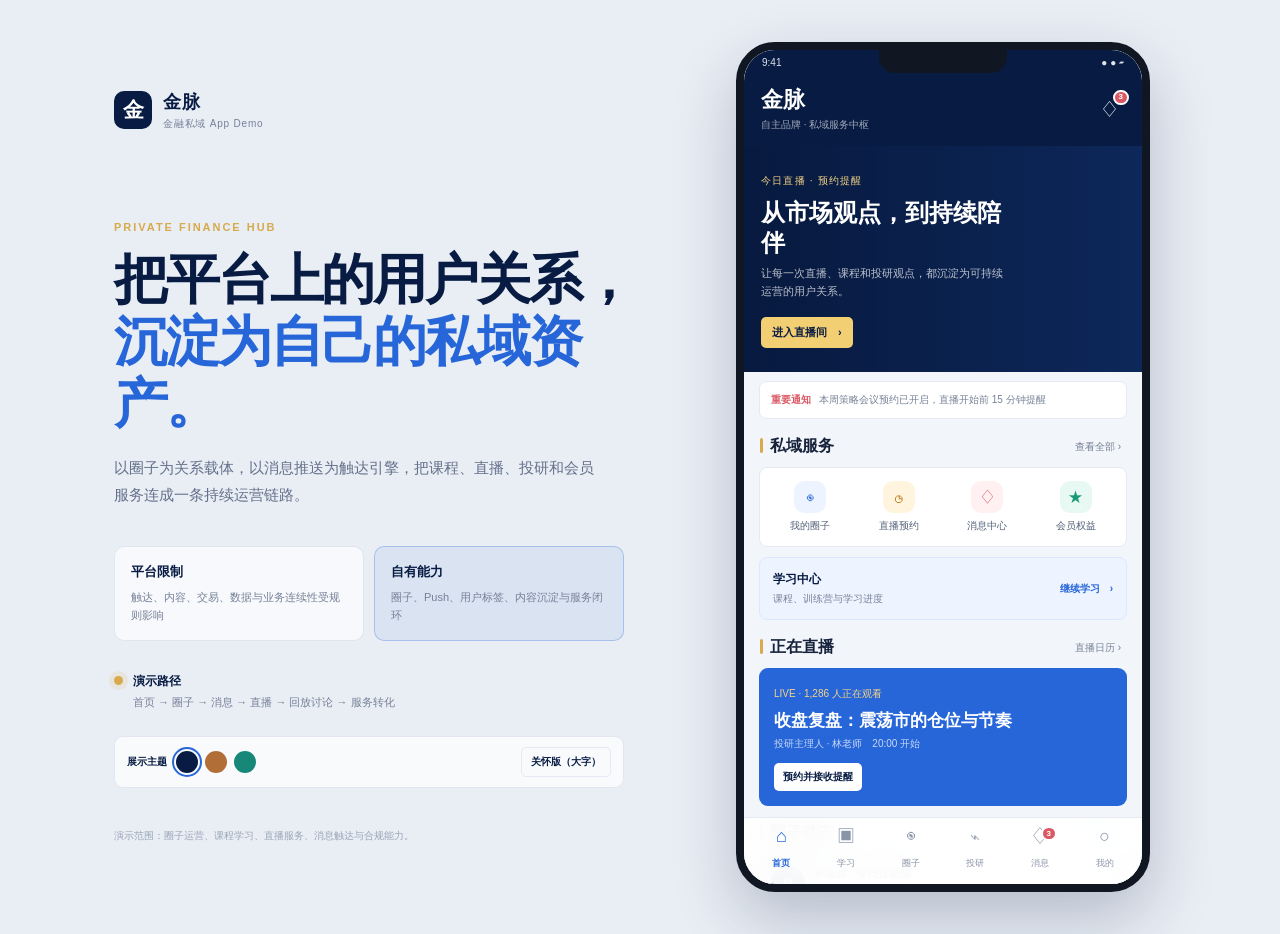
==== index.html @ e58e40ea "feat: publish finance app demo" ====
<!doctype html>
<html lang="zh-CN">
  <head>
    <meta charset="UTF-8" />
    <meta name="viewport" content="width=device-width, initial-scale=1, viewport-fit=cover" />
    <meta name="theme-color" content="#071b43" />
    <meta name="description" content="金融行业自主私域 App 交互演示" />
    <title>金脉 · 金融私域 App Demo</title>
    <link rel="stylesheet" href="./styles.css" />
  </head>
  <body>
    <main class="demo-shell">
      <section class="context-panel" aria-label="方案说明">
        <div class="brand-mark"><span>金</span><div><strong>金脉</strong><small>金融私域 App Demo</small></div></div>
        <div class="context-copy">
          <p class="eyebrow">PRIVATE FINANCE HUB</p>
          <h1>把平台上的用户关系，<em>沉淀为自己的私域资产。</em></h1>
          <p class="lede">以圈子为关系载体，以消息推送为触达引擎，把课程、直播、投研和会员服务连成一条持续运营链路。</p>
        </div>
        <div class="risk-grid">
          <div class="risk-card"><b>平台限制</b><span>触达、内容、交易、数据与业务连续性受规则影响</span></div>
          <div class="risk-card risk-card--active"><b>自有能力</b><span>圈子、Push、用户标签、内容沉淀与服务闭环</span></div>
        </div>
        <div class="journey-note"><span class="journey-dot"></span><div><b>演示路径</b><p>首页 → 圈子 → 消息 → 直播 → 回放讨论 → 服务转化</p></div></div>
        <div class="demo-controls" aria-label="展示页主题与关怀版设置">
          <div><b>展示主题</b><button class="theme-swatch theme-swatch--navy active" data-theme-choice="navy" aria-label="深海蓝主题"></button><button class="theme-swatch theme-swatch--warm" data-theme-choice="warm" aria-label="暖金棕主题"></button><button class="theme-swatch theme-swatch--green" data-theme-choice="green" aria-label="青绿科技主题"></button></div>
          <button class="care-toggle" data-action="toggle-care" aria-pressed="false">关怀版（大字）</button>
        </div>
        <p class="source-note">演示范围：圈子运营、课程学习、直播服务、消息触达与合规能力。</p>
      </section>

      <section class="phone-frame" aria-label="金脉 App 交互演示">
        <div class="phone-notch"></div>
        <div class="phone-status"><span>9:41</span><span>● ● ▰</span></div>
        <div id="app" class="app"></div>
      </section>
    </main>
    <script type="module" src="./app.js"></script>
  </body>
</html>
---- styles.css ----
:root {
  --navy: #071b43;
  --navy-2: #102e67;
  --ink: #17233c;
  --muted: #768198;
  --line: #e5eaf2;
  --surface: #fff;
  --canvas: #f2f5f9;
  --blue: #2766d8;
  --gold: #d7aa4b;
  --red: #db5964;
  --green: #1a9b78;
  font-family: -apple-system, BlinkMacSystemFont, "PingFang SC", "Microsoft YaHei", sans-serif;
  color: var(--ink);
  background: #e9eef5;
}
:root[data-theme="warm"] { --navy: #42251a; --navy-2: #70412a; --ink: #34251f; --muted: #806f66; --line: #eadfd6; --canvas: #f8f2ed; --blue: #b16e37; --gold: #d5a64b; --red: #c65b54; --green: #4d8b72; }
:root[data-theme="green"] { --navy: #073d3b; --navy-2: #116b62; --ink: #173634; --muted: #6b8580; --line: #d7e8e3; --canvas: #eff7f4; --blue: #168779; --gold: #d2a84d; --red: #c65d66; --green: #2f9b78; }
* { box-sizing: border-box; }
html, body { margin: 0; min-height: 100%; background: #e9eef5; }
body { display: grid; place-items: center; }
button { font: inherit; border: 0; cursor: pointer; }
button:focus-visible { outline: 3px solid rgba(39, 102, 216, .28); outline-offset: 2px; }
.demo-shell { width: min(1180px, 100%); min-height: 100vh; display: grid; grid-template-columns: minmax(280px, 1fr) 430px; align-items: center; gap: clamp(28px, 7vw, 110px); padding: 42px clamp(24px, 5vw, 80px); }
.context-panel { max-width: 560px; }
.brand-mark { display: flex; align-items: center; gap: 11px; color: var(--navy); }
.brand-mark > span { width: 38px; height: 38px; display: grid; place-items: center; color: #fff; background: var(--navy); border-radius: 10px; font-weight: 800; font-size: 21px; }
.brand-mark strong { display: block; font-size: 18px; letter-spacing: .08em; }
.brand-mark small { display: block; margin-top: 3px; color: var(--muted); font-size: 10px; letter-spacing: .08em; }
.context-copy { margin-top: clamp(52px, 10vh, 110px); }
.eyebrow { margin: 0 0 15px; color: var(--gold); font-size: 11px; font-weight: 800; letter-spacing: .18em; }
.context-copy h1 { max-width: 520px; margin: 0; color: var(--navy); font-size: clamp(30px, 4.4vw, 54px); line-height: 1.15; letter-spacing: -.04em; }
.context-copy h1 em { color: var(--blue); font-style: normal; }
.lede { max-width: 480px; margin: 20px 0 0; color: #64708a; font-size: 15px; line-height: 1.8; }
.risk-grid { display: grid; grid-template-columns: repeat(2, minmax(0, 1fr)); gap: 10px; max-width: 510px; margin-top: 38px; }
.risk-card { min-height: 94px; padding: 16px; background: rgba(255,255,255,.64); border: 1px solid rgba(133,151,180,.2); border-radius: 10px; }
.risk-card--active { border-color: rgba(39,102,216,.28); background: rgba(39,102,216,.08); }
.risk-card b { display: block; color: var(--navy); font-size: 13px; }
.risk-card span { display: block; margin-top: 8px; color: var(--muted); font-size: 11px; line-height: 1.6; }
.journey-note { display: flex; gap: 10px; align-items: flex-start; margin-top: 30px; color: var(--navy); }
.journey-dot { width: 9px; height: 9px; flex: 0 0 auto; margin-top: 5px; border-radius: 50%; background: var(--gold); box-shadow: 0 0 0 5px rgba(215,170,75,.13); }
.journey-note b { font-size: 12px; }
.journey-note p { margin: 5px 0 0; color: var(--muted); font-size: 11px; }
.source-note { margin: 40px 0 0; color: #9aa5b7; font-size: 10px; line-height: 1.6; }
.demo-controls { display: flex; justify-content: space-between; gap: 14px; align-items: center; max-width: 510px; margin-top: 26px; padding: 10px 12px; background: rgba(255,255,255,.72); border: 1px solid rgba(133,151,180,.2); border-radius: 9px; }
.demo-controls > div { display: flex; align-items: center; gap: 7px; }
.demo-controls b { margin-right: 2px; color: var(--navy); font-size: 10px; }
.theme-swatch { width: 22px; height: 22px; padding: 0; border: 2px solid transparent; border-radius: 50%; }
.theme-swatch.active { outline: 2px solid var(--blue); outline-offset: 2px; }
.theme-swatch--navy { background: #071b43; }
.theme-swatch--warm { background: #b16e37; }
.theme-swatch--green { background: #168779; }
.care-toggle { padding: 7px 9px; color: var(--navy); background: transparent; border: 1px solid var(--line); border-radius: 5px; font-size: 10px; font-weight: 800; }
.care-toggle.active { color: #fff; background: var(--blue); border-color: var(--blue); }
.care-mode .app { font-size: 1.24em; }
.care-mode .hero-bar h2 { font-size: 29px; }
.care-mode .hero-bar p, .care-mode .section p, .care-mode .section span, .care-mode .section small { font-size: 13px; line-height: 1.55; }
.care-mode .hero-bar { min-height: 98px; }
.care-mode .section h3 { font-size: 21px; }
.care-mode .section h4 { font-size: 17px; }
.care-mode .section button, .care-mode .section .more { font-size: 14px; }
.care-mode .bottom-nav button { font-size: 14px; }
.care-mode .bottom-nav { min-height: 76px; }
.phone-frame { width: 414px; height: min(850px, calc(100vh - 48px)); min-height: 700px; position: relative; overflow: hidden; border: 8px solid #101722; border-radius: 39px; background: var(--canvas); box-shadow: 0 26px 65px rgba(11,28,62,.23); }
.phone-notch { width: 128px; height: 24px; position: absolute; z-index: 20; top: -1px; left: 50%; transform: translateX(-50%); border-radius: 0 0 16px 16px; background: #101722; }
.phone-status { height: 31px; position: absolute; z-index: 19; inset: 0 0 auto; display: flex; justify-content: space-between; padding: 7px 18px 0; color: rgba(255,255,255,.88); font-size: 10px; pointer-events: none; }
.app { height: 100%; position: relative; overflow: hidden; background: var(--canvas); }
.screen { height: 100%; overflow-y: auto; padding-bottom: 76px; scrollbar-width: none; }
.screen::-webkit-scrollbar { display: none; }
.hero-bar { min-height: 86px; padding: 37px 17px 14px; color: #fff; background: var(--navy); }
.hero-bar--light { color: var(--ink); background: var(--surface); border-bottom: 1px solid var(--line); }
.hero-bar h2 { margin: 0; font-size: 22px; line-height: 1.15; }
.hero-bar p { margin: 6px 0 0; color: rgba(255,255,255,.62); font-size: 10px; }
.hero-bar--light p { color: var(--muted); }
.hero-actions { display: flex; gap: 7px; align-items: center; }
.hero-row { display: flex; justify-content: space-between; align-items: center; gap: 8px; }
.hero-title { min-width: 0; flex: 1; }
.hero-back { flex: 0 0 auto; margin-left: -7px; }
.icon-btn { width: 32px; height: 32px; position: relative; display: grid; place-items: center; color: currentColor; background: transparent; border-radius: 50%; font-size: 17px; }
.icon-btn:hover { background: rgba(255,255,255,.12); }
.hero-bar--light .icon-btn:hover { background: var(--canvas); }
.home-hero { min-height: 188px; position: relative; overflow: hidden; padding: 24px 17px; color: #fff; background: var(--navy-2); }
.home-hero::before { content: ""; position: absolute; inset: 0; opacity: .78; background: linear-gradient(90deg, rgba(4,18,48,.94), rgba(4,18,48,.3)), url("https://images.unsplash.com/photo-1559526324-593bc073d938?auto=format&fit=crop&w=900&q=80") center/cover; }
.home-hero-content { position: relative; z-index: 1; }
.home-hero small { color: #f5d486; font-size: 10px; letter-spacing: .12em; }
.home-hero h1 { max-width: 250px; margin: 10px 0 7px; font-size: 24px; line-height: 1.25; }
.home-hero p { max-width: 245px; margin: 0; color: rgba(255,255,255,.72); font-size: 11px; line-height: 1.6; }
.home-hero button { margin-top: 17px; padding: 8px 11px; color: var(--navy); background: #f3cf73; border-radius: 5px; font-size: 11px; font-weight: 800; }
.notice { display: flex; align-items: center; gap: 8px; min-height: 38px; margin: 9px 15px 0; padding: 0 11px; background: var(--surface); border: 1px solid var(--line); border-radius: 7px; font-size: 10px; }
.notice b { color: var(--red); font-size: 10px; }
.notice span { overflow: hidden; text-overflow: ellipsis; white-space: nowrap; color: var(--muted); }
.section { padding: 17px 15px 0; }
.section-head { display: flex; justify-content: space-between; align-items: center; margin-bottom: 10px; }
.section h3 { margin: 0; font-size: 16px; }
.section h3::before { content: ""; display: inline-block; width: 3px; height: 15px; margin: 0 7px 0 1px; vertical-align: -2px; border-radius: 2px; background: var(--gold); }
.more { color: var(--muted); background: transparent; font-size: 10px; }
.quick-grid { display: grid; grid-template-columns: repeat(4, 1fr); gap: 8px; padding: 12px 10px; background: var(--surface); border: 1px solid var(--line); border-radius: 8px; }
.quick { display: grid; gap: 6px; justify-items: center; color: #536178; background: transparent; font-size: 10px; }
.quick i { width: 32px; height: 32px; display: grid; place-items: center; color: var(--blue); background: #edf3ff; border-radius: 10px; font-style: normal; font-size: 15px; }
.quick:nth-child(2) i { color: #bf7f1f; background: #fff5df; }
.quick:nth-child(3) i { color: var(--red); background: #fff0f1; }
.quick:nth-child(4) i { color: var(--green); background: #e8f8f2; }
.live-card { min-height: 132px; overflow: hidden; position: relative; padding: 15px; color: #fff; border-radius: 9px; background: var(--blue); }
.live-card::before { content: ""; position: absolute; inset: 0; opacity: .35; background: url("https://images.unsplash.com/photo-1551836022-d5d88e9218df?auto=format&fit=crop&w=800&q=80") center/cover; }
.live-card > * { position: relative; z-index: 1; }
.live-card small { color: #f5d486; font-size: 10px; }
.live-card h4 { max-width: 240px; margin: 8px 0 5px; font-size: 17px; }
.live-card p { margin: 0; color: rgba(255,255,255,.74); font-size: 10px; }
.live-card button { margin-top: 12px; padding: 7px 9px; color: var(--navy); background: #fff; border-radius: 5px; font-size: 10px; font-weight: 800; }
.live-room { background: #071b43; }
.live-stage { height: 214px; display: grid; place-items: center; position: relative; color: #fff; background: linear-gradient(135deg, rgba(7,27,67,.9), rgba(32,87,180,.58)), url("https://images.unsplash.com/photo-1551836022-d5d88e9218df?auto=format&fit=crop&w=900&q=80") center/cover; }
.live-badge { position: absolute; top: 13px; left: 15px; padding: 4px 6px; color: #fff; background: var(--red); border-radius: 4px; font-size: 9px; font-weight: 800; letter-spacing: .08em; }
.live-viewers { position: absolute; top: 13px; right: 15px; color: rgba(255,255,255,.82); font-size: 9px; }
.live-play { width: 48px; height: 48px; display: grid; place-items: center; padding-left: 3px; color: var(--navy); background: rgba(255,255,255,.92); border-radius: 50%; font-size: 17px; }
.live-stage small { position: absolute; right: 12px; bottom: 10px; color: rgba(255,255,255,.72); font-size: 9px; }
.live-room-title { display: flex; justify-content: space-between; gap: 10px; align-items: center; padding: 13px 15px; color: #fff; }
.live-room-title h3 { margin: 0; font-size: 14px; }
.live-room-title p { margin: 5px 0 0; color: rgba(255,255,255,.62); font-size: 9px; }
.live-room-title button { flex: 0 0 auto; padding: 7px 9px; color: var(--navy); background: #f5d486; border-radius: 5px; font-size: 9px; font-weight: 800; }
.live-tabs { display: flex; gap: 19px; padding: 0 15px; background: var(--surface); border-bottom: 1px solid var(--line); }
.live-tabs button { position: relative; padding: 12px 0 10px; color: var(--muted); background: transparent; font-size: 11px; }
.live-tabs button.active { color: var(--navy); font-weight: 800; }
.live-tabs button.active::after { content: ""; height: 2px; position: absolute; right: 0; bottom: -1px; left: 0; background: var(--blue); }
.live-chat { display: grid; gap: 8px; padding: 12px; background: var(--surface); border: 1px solid var(--line); border-radius: 8px; }
.live-chat-item { display: grid; grid-template-columns: 90px 1fr; gap: 7px; font-size: 10px; line-height: 1.5; }
.live-chat-item b { color: var(--blue); }
.live-chat-item span { color: var(--muted); }
.live-chat > button { justify-self: start; margin-top: 3px; padding: 6px 8px; color: var(--blue); background: #edf3ff; border-radius: 4px; font-size: 9px; }
.assistant-card { padding: 10px; background: #f7f9fc; border-radius: 6px; }
.assistant-card b { font-size: 10px; }
.assistant-card p { margin: 4px 0 0; color: var(--muted); font-size: 9px; line-height: 1.5; }
.discussion-head { display: flex; justify-content: space-between; align-items: center; padding-top: 5px; border-top: 1px solid var(--line); font-size: 11px; }
.discussion-head span { color: var(--muted); font-size: 9px; }
.discussion-list { display: grid; gap: 9px; }
.discussion-list article { display: grid; grid-template-columns: 29px 1fr; gap: 8px; align-items: start; }
.discussion-list .avatar { width: 29px; height: 29px; font-size: 10px; }
.discussion-list article b { font-size: 10px; }
.discussion-list article p { margin: 3px 0 2px; color: #536178; font-size: 10px; line-height: 1.5; }
.discussion-list article time { color: #a4adbc; font-size: 8px; }
.discussion-compose { display: flex; gap: 7px; padding-top: 8px; border-top: 1px solid var(--line); }
.discussion-compose input { min-width: 0; flex: 1; padding: 8px 9px; color: var(--muted); background: #f7f9fc; border: 1px solid var(--line); border-radius: 5px; font-size: 9px; }
.discussion-compose button, .ask-entry { padding: 7px 9px; color: #fff; background: var(--blue); border-radius: 5px; font-size: 9px; font-weight: 800; }
.ask-entry { justify-self: start; margin-top: 2px; color: var(--blue); background: #edf3ff; }
.ranking-card, .live-intro { padding: 12px; background: var(--surface); border: 1px solid var(--line); border-radius: 8px; }
.ranking-card > div { display: flex; justify-content: space-between; font-size: 11px; }
.ranking-card > div span { color: var(--muted); font-size: 9px; }
.ranking-card ol { display: grid; gap: 8px; margin: 11px 0 0; padding: 0; list-style: none; }
.ranking-card li { display: grid; grid-template-columns: 22px 1fr auto; gap: 8px; align-items: center; font-size: 10px; }
.ranking-card li i { width: 20px; height: 20px; display: grid; place-items: center; color: var(--blue); background: #edf3ff; border-radius: 50%; font-style: normal; }
.ranking-card li span { color: var(--muted); font-size: 9px; }
.live-intro h3 { margin: 0; font-size: 12px; line-height: 1.5; }
.live-intro p { margin: 8px 0 0; color: var(--muted); font-size: 10px; line-height: 1.5; }
.live-offer { display: grid; grid-template-columns: 1fr auto; gap: 5px 10px; align-items: center; padding: 12px; background: #fff8e7; border: 1px solid #f0dbab; border-radius: 8px; }
.live-offer b { display: block; color: #8a5c12; font-size: 11px; }
.live-offer p { margin: 4px 0 0; color: #9c7a3e; font-size: 9px; }
.live-offer strong { color: #9a6817; font-size: 14px; }
.live-offer button { grid-column: 1 / -1; justify-self: start; padding: 5px 7px; color: #8a5c12; background: #f5d486; border-radius: 4px; font-size: 9px; }
.coupon-row { display: flex; justify-content: space-between; align-items: center; margin-top: 7px; padding: 9px 11px; color: var(--muted); background: var(--surface); border: 1px solid var(--line); border-radius: 7px; font-size: 9px; }
.coupon-row button { padding: 5px 7px; color: var(--blue); background: #edf3ff; border-radius: 4px; font-size: 9px; }
.live-safety { margin: 14px 15px 20px; color: #9aa5b7; font-size: 9px; line-height: 1.5; }
.live-products { display: grid; gap: 8px; }
.product-card { display: grid; grid-template-columns: 48px 1fr auto; gap: 9px; align-items: center; padding: 10px; background: var(--surface); border: 1px solid var(--line); border-radius: 8px; }
.product-cover { width: 48px; height: 48px; display: grid; place-items: center; color: #fff; border-radius: 7px; font-size: 11px; font-weight: 800; }
.product-cover--gold { background: linear-gradient(135deg, #b47b20, #f3cf73); }
.product-cover--blue { background: linear-gradient(135deg, #1e63d2, #102e67); }
.product-cover--red { background: linear-gradient(135deg, #b34d59, #6d263c); }
.product-info { min-width: 0; }
.product-info b { display: block; font-size: 11px; }
.product-info p { overflow: hidden; margin: 4px 0; color: var(--muted); font-size: 9px; text-overflow: ellipsis; white-space: nowrap; }
.product-info small { color: #9a6817; font-size: 9px; }
.product-card > button { padding: 6px 8px; color: #fff; background: var(--blue); border-radius: 4px; font-size: 9px; font-weight: 800; }
.live-outline, .live-materials { display: grid; gap: 7px; }
.live-outline div, .live-materials button { display: flex; justify-content: space-between; gap: 10px; padding: 11px; color: var(--ink); background: var(--surface); border: 1px solid var(--line); border-radius: 7px; text-align: left; font-size: 10px; }
.live-outline span, .live-materials span { color: var(--muted); }
.feed { display: grid; gap: 8px; }
.feed-item { display: grid; grid-template-columns: 34px 1fr auto; gap: 9px; align-items: start; padding: 11px; background: var(--surface); border: 1px solid var(--line); border-radius: 8px; }
.avatar { width: 34px; height: 34px; display: grid; place-items: center; color: #fff; background: var(--navy-2); border-radius: 50%; font-size: 12px; font-weight: 800; }
.feed-item h4 { margin: 0; font-size: 11px; }
.feed-item p { margin: 4px 0 0; color: var(--muted); font-size: 10px; line-height: 1.5; }
.time { color: #a4adbc; font-size: 9px; }
.bottom-nav { height: 67px; position: absolute; z-index: 10; right: 0; bottom: 0; left: 0; display: grid; grid-template-columns: repeat(6, 1fr); padding: 8px 5px 5px; background: rgba(255,255,255,.94); border-top: 1px solid var(--line); backdrop-filter: blur(16px); }
.bottom-nav button { position: relative; display: grid; justify-items: center; gap: 4px; color: #8a94a7; background: transparent; font-size: 9px; }
.bottom-nav button span { font-size: 18px; line-height: 1; }
.bottom-nav button.active { color: var(--blue); font-weight: 800; }
.badge { min-width: 15px; height: 15px; display: inline-grid; place-items: center; position: absolute; top: -4px; right: -4px; margin: 0; padding: 0 4px; color: #fff; background: var(--red); border: 2px solid #fff; border-radius: 99px; font-size: 8px; line-height: 1; }
.bottom-nav .badge { top: 0; right: calc(50% - 17px); }
.circle-tabs { display: flex; gap: 18px; padding: 0 16px; background: var(--surface); border-bottom: 1px solid var(--line); }
.circle-tabs button { position: relative; padding: 12px 0 10px; color: var(--muted); background: transparent; font-size: 11px; }
.circle-tabs button.active { color: var(--navy); font-weight: 800; }
.circle-tabs button.active::after { content: ""; height: 2px; position: absolute; right: 0; bottom: -1px; left: 0; background: var(--blue); }
.circle-overview { display: flex; justify-content: space-between; gap: 10px; margin: 12px 15px 0; padding: 14px; color: #fff; border-radius: 9px; background: linear-gradient(120deg, #071b43, #1d5cd0); }
.circle-overview small { color: #f5d486; font-size: 9px; }
.circle-overview h3 { margin: 7px 0 4px; font-size: 16px; }
.circle-overview p { max-width: 200px; margin: 0; color: rgba(255,255,255,.7); font-size: 9px; line-height: 1.5; }
.circle-overview-stats { display: grid; align-content: center; gap: 7px; min-width: 70px; color: rgba(255,255,255,.65); font-size: 8px; text-align: right; }
.circle-overview-stats b { display: block; color: #fff; font-size: 15px; }
.circle-shortcuts { display: grid; grid-template-columns: repeat(4, 1fr); gap: 7px; padding: 12px 15px 0; }
.circle-shortcuts button { display: grid; justify-items: center; gap: 4px; min-width: 0; padding: 9px 3px; color: var(--ink); background: var(--surface); border: 1px solid var(--line); border-radius: 7px; }
.circle-shortcuts i { width: 26px; height: 26px; display: grid; place-items: center; color: var(--blue); background: #edf3ff; border-radius: 8px; font-style: normal; font-size: 12px; }
.circle-shortcuts b { font-size: 9px; }
.circle-shortcuts span { overflow: hidden; max-width: 100%; color: var(--muted); font-size: 8px; text-overflow: ellipsis; white-space: nowrap; }
.circle-categories { display: flex; gap: 7px; overflow-x: auto; padding: 13px 15px 0; scrollbar-width: none; }
.circle-categories::-webkit-scrollbar { display: none; }
.circle-categories button { flex: 0 0 auto; padding: 6px 9px; color: var(--muted); background: var(--surface); border: 1px solid var(--line); border-radius: 99px; font-size: 9px; }
.circle-categories button.active { color: var(--blue); background: #edf3ff; border-color: #bfd4ff; font-weight: 800; }
.circle-list { display: grid; gap: 10px; padding: 15px; }
.circle-card { padding: 13px; background: var(--surface); border: 1px solid var(--line); border-radius: 9px; text-align: left; }
.circle-top { display: flex; gap: 10px; align-items: center; }
.circle-icon { width: 42px; height: 42px; display: grid; place-items: center; color: #fff; background: var(--navy-2); border-radius: 12px; font-weight: 800; }
.circle-icon.gold { background: #b17b24; }
.circle-icon.red { background: #ba4b5a; }
.circle-title { flex: 1; min-width: 0; }
.circle-title h4 { margin: 0; font-size: 13px; }
.circle-title p { margin: 4px 0 0; color: var(--muted); font-size: 10px; }
.join { padding: 6px 8px; color: var(--blue); background: #edf3ff; border-radius: 5px; font-size: 10px; font-weight: 800; }
.circle-meta { display: flex; gap: 10px; margin-top: 11px; color: var(--muted); font-size: 10px; }
.circle-meta span:first-child { color: var(--green); }
.post { margin-top: 9px; padding-top: 9px; border-top: 1px solid var(--line); color: #536178; font-size: 10px; line-height: 1.5; }
.post b { color: var(--navy); }
.detail-cover { min-height: 145px; padding: 22px 16px; color: #fff; background: linear-gradient(125deg, rgba(7,27,67,.97), rgba(32,87,180,.72)), url("https://images.unsplash.com/photo-1497366811353-6870744d04b2?auto=format&fit=crop&w=900&q=80") center/cover; }
.back { color: #fff; background: transparent; font-size: 17px; }
.detail-cover h2 { margin: 28px 0 5px; font-size: 21px; }
.detail-cover p { margin: 0; color: rgba(255,255,255,.7); font-size: 10px; }
.detail-stats { display: grid; grid-template-columns: repeat(3, 1fr); margin: -1px 15px 0; padding: 13px 0; background: var(--surface); border: 1px solid var(--line); border-radius: 0 0 8px 8px; text-align: center; }
.detail-stats b { display: block; color: var(--navy); font-size: 15px; }
.detail-stats span { display: block; margin-top: 4px; color: var(--muted); font-size: 9px; }
.detail-actions { display: flex; gap: 8px; margin: 14px 15px 0; }
.detail-actions button { flex: 1; padding: 10px; color: var(--navy); background: var(--surface); border: 1px solid var(--line); border-radius: 6px; font-size: 10px; font-weight: 800; }
.detail-actions button.primary { color: #fff; background: var(--blue); border-color: var(--blue); }
.post-card { margin: 10px 15px 0; padding: 12px; background: var(--surface); border: 1px solid var(--line); border-radius: 8px; }
.post-card header { display: flex; align-items: center; gap: 8px; }
.post-card header b { font-size: 11px; }
.post-card header span { margin-left: auto; color: var(--muted); font-size: 9px; }
.post-card p { margin: 10px 0 0; color: #516078; font-size: 11px; line-height: 1.65; }
.post-footer { display: flex; gap: 18px; margin-top: 10px; color: var(--muted); font-size: 10px; }
.circle-task-list, .circle-course-list, .circle-member-list { display: grid; gap: 9px; }
.circle-task { position: relative; padding: 13px; background: var(--surface); border: 1px solid var(--line); border-radius: 8px; }
.circle-task b { display: block; margin-top: 5px; font-size: 12px; }
.circle-task p { margin: 5px 0; color: var(--muted); font-size: 10px; line-height: 1.5; }
.circle-task > span { color: var(--blue); font-size: 9px; }
.circle-task button { float: right; margin-top: -2px; padding: 5px 7px; color: var(--blue); background: #edf3ff; border-radius: 4px; font-size: 9px; }
.task-status { position: absolute; top: 12px; right: 12px; color: var(--green); font-size: 9px; }
.circle-course-item { display: grid; grid-template-columns: 42px 1fr 16px; gap: 9px; align-items: center; padding: 10px; color: var(--ink); background: var(--surface); border: 1px solid var(--line); border-radius: 8px; text-align: left; }
.course-mini-cover { width: 42px; height: 42px; display: grid; place-items: center; color: #fff; background: var(--blue); border-radius: 7px; font-size: 13px; font-weight: 800; }
.circle-course-item b { display: block; font-size: 11px; }
.circle-course-item small { display: block; margin-top: 4px; color: var(--blue); font-size: 9px; }
.circle-course-item p { margin: 4px 0 0; color: var(--muted); font-size: 9px; }
.circle-course-item > span { color: var(--muted); font-size: 16px; }
.circle-member { display: flex; gap: 9px; align-items: center; padding: 11px; background: var(--surface); border: 1px solid var(--line); border-radius: 8px; }
.circle-member > div:nth-child(2) { flex: 1; min-width: 0; }
.circle-member b { display: block; font-size: 11px; }
.circle-member small { display: block; margin-top: 3px; color: var(--blue); font-size: 9px; }
.circle-member p { margin: 3px 0 0; color: var(--muted); font-size: 9px; }
.owner-tag { padding: 4px 6px; color: #9c6d1d; background: #fff4db; border-radius: 4px; font-size: 9px; }
.circle-more-overlay { position: absolute; z-index: 15; inset: 0; background: rgba(7,27,67,.32); }
.circle-more-panel { position: absolute; right: 10px; bottom: 75px; left: 10px; padding: 14px; background: var(--surface); border: 1px solid var(--line); border-radius: 10px; box-shadow: 0 16px 35px rgba(7,27,67,.2); }
.more-grid { display: grid; grid-template-columns: repeat(4, 1fr); gap: 7px; }
.more-grid button { display: grid; justify-items: center; gap: 5px; padding: 8px 2px; color: var(--ink); background: #f7f9fc; border-radius: 6px; font-size: 9px; }
.more-grid i { font-style: normal; color: var(--blue); font-size: 16px; }
.more-grid span { color: var(--red); font-size: 8px; }
.more-info { display: grid; gap: 0; margin-top: 11px; border-top: 1px solid var(--line); }
.more-info > * { display: flex; justify-content: space-between; gap: 12px; padding: 9px 0; border-bottom: 1px solid var(--line); font-size: 9px; }
.more-info b { color: var(--ink); }
.more-info span, .more-info button { color: var(--muted); }
.message-list { display: grid; gap: 9px; padding: 15px; }
.message { display: grid; grid-template-columns: 38px 1fr auto; gap: 9px; padding: 12px; background: var(--surface); border: 1px solid var(--line); border-radius: 8px; }
.message-icon { width: 38px; height: 38px; display: grid; place-items: center; color: var(--blue); background: #edf3ff; border-radius: 11px; font-size: 16px; }
.message b { display: block; font-size: 11px; }
.message p { margin: 4px 0 0; color: var(--muted); font-size: 10px; line-height: 1.5; }
.message time { color: #a4adbc; font-size: 9px; }
.market-strip { display: grid; grid-template-columns: repeat(3, 1fr); gap: 7px; padding: 12px 15px; background: var(--navy); }
.market-strip div { padding-right: 7px; border-right: 1px solid rgba(255,255,255,.14); }
.market-strip div:last-child { border: 0; }
.market-strip small { color: rgba(255,255,255,.6); font-size: 9px; }
.market-strip b { display: block; margin-top: 5px; color: #fff; font-size: 14px; }
.market-strip span { display: block; margin-top: 3px; color: #f49b9f; font-size: 9px; }
.market-list { display: grid; gap: 9px; padding: 15px; }
.market-card { padding: 13px; background: var(--surface); border: 1px solid var(--line); border-radius: 8px; }
.market-card header { display: flex; justify-content: space-between; align-items: center; }
.market-card h4 { margin: 0; font-size: 13px; }
.market-card small { color: var(--muted); font-size: 9px; }
.market-card .number { margin-top: 10px; color: var(--navy); font-size: 24px; font-weight: 800; }
.market-card .number span { margin-left: 6px; color: var(--red); font-size: 11px; }
.profile { padding: 16px 15px; }
.course-list { display: grid; gap: 10px; padding: 15px; }
.course-card { display: grid; grid-template-columns: 88px 1fr; gap: 11px; padding: 10px; color: var(--ink); background: var(--surface); border: 1px solid var(--line); border-radius: 8px; text-align: left; }
.course-cover { min-height: 88px; display: grid; place-items: center; color: #fff; background: linear-gradient(135deg, #1e63d2, #102e67); border-radius: 6px; font-size: 18px; font-weight: 800; }
.course-cover.cover-1 { background: linear-gradient(135deg, #b17b24, #f0c96e); }
.course-cover.cover-2 { background: linear-gradient(135deg, #b34d59, #6d263c); }
.course-copy b { display: block; font-size: 12px; }
.course-copy small { display: block; margin-top: 5px; color: var(--blue); font-size: 9px; }
.course-copy p { margin: 7px 0 9px; color: var(--muted); font-size: 10px; line-height: 1.45; }
.course-copy span { color: var(--blue); font-size: 10px; font-weight: 800; }
.learning-tabs { display: flex; gap: 20px; padding: 0 15px; background: var(--surface); border-bottom: 1px solid var(--line); }
.learning-tabs button { position: relative; padding: 12px 0 10px; color: var(--muted); background: transparent; font-size: 11px; }
.learning-tabs button.active { color: var(--navy); font-weight: 800; }
.learning-tabs button.active::after { content: ""; height: 2px; position: absolute; right: 0; bottom: -1px; left: 0; background: var(--blue); }
.learning-progress { margin: 15px; padding: 14px; color: #fff; position: relative; overflow: hidden; border-radius: 9px; background: linear-gradient(120deg, #071b43, #1d5cd0); }
.learning-progress small { color: #f5d486; font-size: 10px; }
.learning-progress h3 { margin: 8px 0 4px; font-size: 17px; }
.learning-progress p { margin: 0; color: rgba(255,255,255,.7); font-size: 10px; }
.learning-progress button { margin-top: 12px; padding: 7px 9px; color: var(--navy); background: #f5d486; border-radius: 5px; font-size: 10px; font-weight: 800; }
.progress-track { height: 4px; margin-top: 13px; overflow: hidden; background: rgba(255,255,255,.2); border-radius: 4px; }
.progress-track i { height: 100%; display: block; background: #f5d486; border-radius: inherit; }
.course-promo { width: 100%; display: flex; justify-content: space-between; align-items: center; margin-top: 10px; padding: 13px; color: var(--navy); background: #eef4ff; border: 1px solid #dce8ff; border-radius: 8px; text-align: left; }
.course-promo b { display: block; font-size: 12px; }
.course-promo span { display: block; margin-top: 4px; color: var(--muted); font-size: 10px; }
.course-promo strong { color: var(--blue); font-size: 10px; }
.course-detail-hero { display: grid; grid-template-columns: 96px 1fr; gap: 13px; padding: 16px; background: var(--surface); border-bottom: 1px solid var(--line); }
.course-detail-hero .course-cover { min-height: 96px; }
.course-detail-hero small { color: var(--blue); font-size: 9px; }
.course-detail-hero h1 { margin: 8px 0 5px; font-size: 17px; line-height: 1.3; }
.course-detail-hero p { margin: 0; color: var(--muted); font-size: 10px; line-height: 1.5; }
.course-detail-actions { display: flex; gap: 8px; padding: 13px 15px 0; }
.course-detail-actions button { flex: 1; padding: 10px; color: var(--navy); background: var(--surface); border: 1px solid var(--line); border-radius: 6px; font-size: 10px; font-weight: 800; }
.course-detail-actions .primary { color: #fff; background: var(--blue); border-color: var(--blue); }
.course-info { display: grid; grid-template-columns: repeat(3, 1fr); margin: 13px 15px 0; padding: 11px 0; background: var(--surface); border: 1px solid var(--line); border-radius: 7px; text-align: center; }
.course-info div { border-right: 1px solid var(--line); }
.course-info div:last-child { border: 0; }
.course-info b { display: block; font-size: 11px; }
.course-info span { display: block; margin-top: 4px; color: var(--muted); font-size: 9px; }
.lesson-list { display: grid; gap: 7px; padding: 0 15px; }
.lesson-list button { width: 100%; display: grid; grid-template-columns: 28px 1fr 20px; gap: 8px; align-items: center; padding: 10px; color: var(--ink); background: var(--surface); border: 1px solid var(--line); border-radius: 7px; text-align: left; }
.lesson-list button > span { color: var(--blue); font-size: 10px; font-weight: 800; }
.lesson-list button b { display: block; font-size: 11px; }
.lesson-list button small { display: block; margin-top: 4px; color: var(--muted); font-size: 9px; }
.lesson-list button i { color: var(--green); font-style: normal; text-align: center; }
.lesson-list button.current { border-color: #b9d0ff; background: #f1f6ff; }
.lesson-list button.current i { color: var(--blue); }
.player { margin: 15px; overflow: hidden; background: #08152f; border-radius: 8px; }
.player-screen { height: 185px; display: grid; place-items: center; position: relative; color: #fff; background: linear-gradient(135deg, rgba(7,27,67,.85), rgba(40,90,180,.5)), url("https://images.unsplash.com/photo-1551836022-d5d88e9218df?auto=format&fit=crop&w=900&q=80") center/cover; }
.player-screen span { width: 44px; height: 44px; display: grid; place-items: center; padding-left: 3px; background: rgba(255,255,255,.9); color: var(--navy); border-radius: 50%; }
.player-screen small { position: absolute; right: 10px; bottom: 8px; color: rgba(255,255,255,.75); font-size: 9px; }
.player-controls { display: flex; gap: 9px; align-items: center; padding: 9px 10px; color: #fff; font-size: 10px; }
.video-track { height: 3px; flex: 1; overflow: hidden; background: rgba(255,255,255,.25); border-radius: 3px; }
.video-track i { height: 100%; display: block; background: #f5d486; }
.lesson-heading { padding: 0 15px; }
.lesson-heading h3 { margin: 0; font-size: 15px; }
.lesson-heading p { margin: 5px 0 0; color: var(--muted); font-size: 10px; }
.lesson-switch { display: flex; gap: 18px; margin: 16px 15px 10px; border-bottom: 1px solid var(--line); }
.lesson-switch button { position: relative; padding: 0 0 9px; color: var(--muted); background: transparent; font-size: 10px; }
.lesson-switch button.active { color: var(--navy); font-weight: 800; }
.lesson-switch button.active::after { content: ""; height: 2px; position: absolute; right: 0; bottom: -1px; left: 0; background: var(--blue); }
.complete-lesson { width: calc(100% - 30px); margin: 14px 15px 0; padding: 10px; color: #fff; background: var(--blue); border-radius: 6px; font-size: 10px; font-weight: 800; }
.profile-card { display: flex; align-items: center; gap: 11px; padding: 15px; color: #fff; background: var(--navy); border-radius: 9px; }
.profile-avatar { width: 43px; height: 43px; display: grid; place-items: center; color: var(--navy); background: #f5d486; border-radius: 50%; font-size: 16px; font-weight: 900; }
.profile-card h3 { margin: 0; font-size: 15px; }
.profile-card p { margin: 5px 0 0; color: rgba(255,255,255,.63); font-size: 10px; }
.member-card { margin-top: 12px; padding: 13px; background: #fff8e7; border: 1px solid #f0dbab; border-radius: 8px; }
.member-card b { color: #8a5c12; font-size: 12px; }
.member-card p { margin: 6px 0 0; color: #9c7a3e; font-size: 10px; }
.member-card button { margin-top: 10px; padding: 7px 10px; color: #fff; background: #b47b20; border-radius: 5px; font-size: 10px; font-weight: 800; }
.setting-list { margin-top: 12px; overflow: hidden; background: var(--surface); border: 1px solid var(--line); border-radius: 8px; }
.setting { width: 100%; display: flex; justify-content: space-between; padding: 13px; color: var(--ink); background: transparent; border-bottom: 1px solid var(--line); text-align: left; font-size: 11px; }
.setting:last-child { border-bottom: 0; }
.setting span { color: var(--muted); }
.security-hero { padding: 16px; color: #fff; border-radius: 9px; background: linear-gradient(120deg, #071b43, #1d5cd0); }
.security-hero small { color: #f5d486; font-size: 9px; letter-spacing: .1em; }
.security-hero h3 { margin: 8px 0 5px; font-size: 17px; }
.security-hero p { margin: 0; color: rgba(255,255,255,.72); font-size: 10px; line-height: 1.55; }
.status-chip { padding: 4px 7px; color: var(--blue); background: #edf3ff; border-radius: 4px; font-size: 9px; font-weight: 800; }
.status-chip--green { color: #1e806c; background: #e8f8f2; }
.security-grid { display: grid; gap: 8px; }
.security-card { padding: 12px; background: var(--surface); border: 1px solid var(--line); border-radius: 8px; }
.security-card b { display: block; font-size: 11px; }
.security-card p { margin: 5px 0 0; color: var(--muted); font-size: 10px; line-height: 1.5; }
.deployment-card { padding: 13px; background: var(--surface); border: 1px solid #cbdcff; border-radius: 8px; }
.deployment-card b { display: block; color: var(--navy); font-size: 12px; }
.deployment-card p { margin: 5px 0 0; color: var(--muted); font-size: 10px; line-height: 1.55; }
.security-pills { display: flex; flex-wrap: wrap; gap: 6px; margin-top: 11px; }
.security-pills span { padding: 5px 7px; color: #31578f; background: #edf3ff; border-radius: 4px; font-size: 9px; }
.security-note { margin: 8px 1px 0; color: var(--muted); font-size: 9px; line-height: 1.45; }
.toast { position: absolute; z-index: 30; right: 15px; bottom: 78px; left: 15px; padding: 11px 13px; color: #fff; background: rgba(7,27,67,.93); border-radius: 7px; box-shadow: 0 9px 20px rgba(0,0,0,.2); font-size: 10px; animation: rise .24s ease-out; }
@keyframes rise { from { opacity: 0; transform: translateY(8px); } to { opacity: 1; transform: translateY(0); } }
@media (max-width: 820px) {
  body { background: var(--canvas); }
  .demo-shell { display: block; min-height: auto; padding: 24px 0 0; }
  .context-panel { display: none; }
  .phone-frame { width: min(414px, 100vw); height: 100svh; min-height: 680px; margin: 0 auto; border-width: 0; border-radius: 0; box-shadow: none; }
  .phone-notch { top: 0; }
}
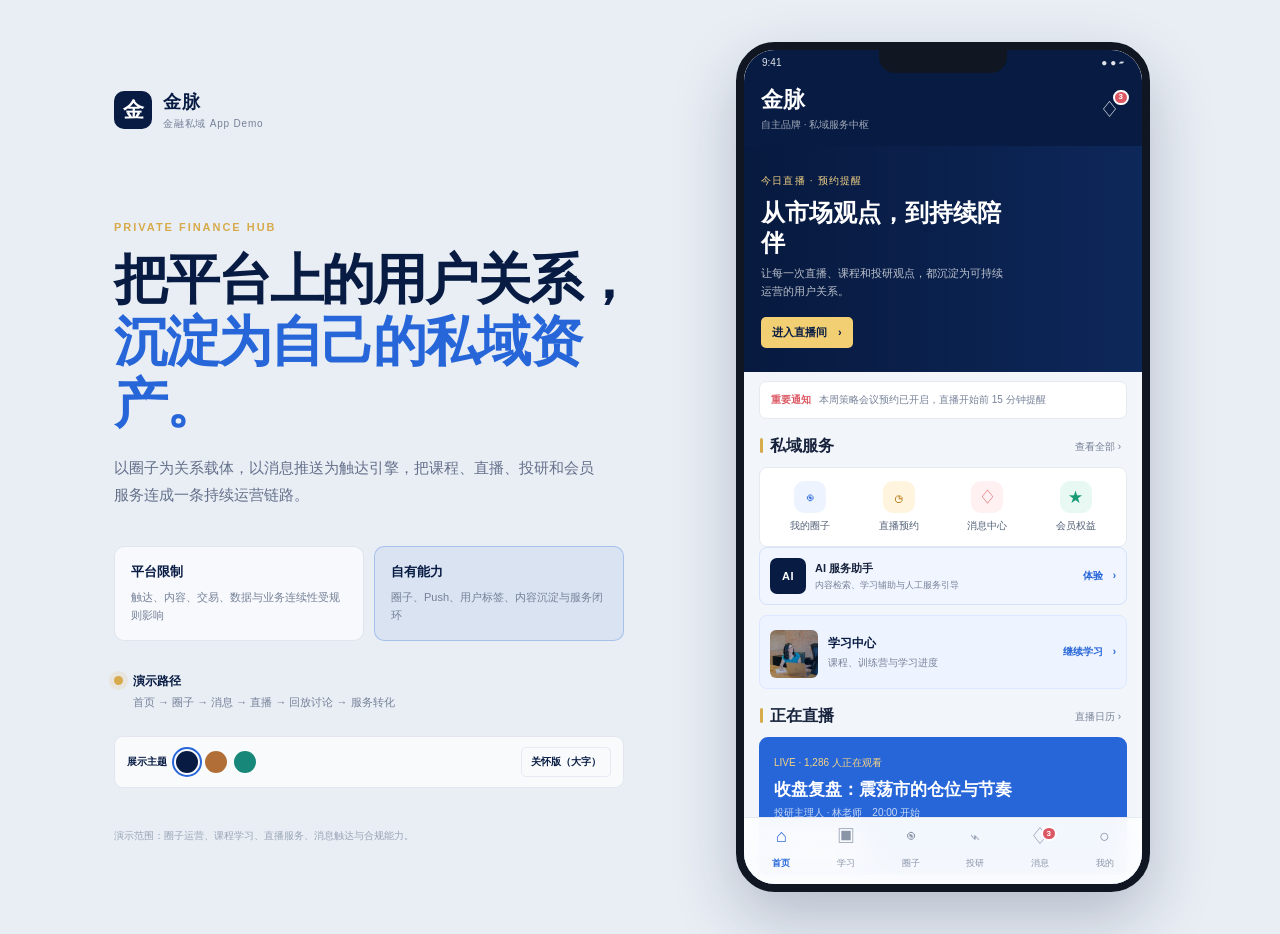
==== commit 7288f382: "fix: make Android webview launch and brand app icon" ====
--- a/index.html
+++ b/index.html
@@ -35,6 +35,6 @@
         <div id="app" class="app"></div>
       </section>
     </main>
-    <script type="module" src="./app.js"></script>
+    <script src="./app.js" defer></script>
   </body>
 </html>
--- a/styles.css
+++ b/styles.css
@@ -206,9 +206,8 @@
 .circle-list { display: grid; gap: 10px; padding: 15px; }
 .circle-card { padding: 13px; background: var(--surface); border: 1px solid var(--line); border-radius: 9px; text-align: left; }
 .circle-top { display: flex; gap: 10px; align-items: center; }
-.circle-icon { width: 42px; height: 42px; display: grid; place-items: center; color: #fff; background: var(--navy-2); border-radius: 12px; font-weight: 800; }
-.circle-icon.gold { background: #b17b24; }
-.circle-icon.red { background: #ba4b5a; }
+.circle-icon { width: 48px; height: 48px; display: grid; flex: 0 0 auto; place-items: center; overflow: hidden; color: #fff; background-color: var(--navy-2); background-position: center; background-size: cover; border-radius: 8px; font-weight: 800; }
+.circle-icon span { padding: 4px 5px; background: rgba(7,27,67,.58); border: 1px solid rgba(255,255,255,.45); border-radius: 4px; font-size: 10px; }
 .circle-title { flex: 1; min-width: 0; }
 .circle-title h4 { margin: 0; font-size: 13px; }
 .circle-title p { margin: 4px 0 0; color: var(--muted); font-size: 10px; }
@@ -217,7 +216,7 @@
 .circle-meta span:first-child { color: var(--green); }
 .post { margin-top: 9px; padding-top: 9px; border-top: 1px solid var(--line); color: #536178; font-size: 10px; line-height: 1.5; }
 .post b { color: var(--navy); }
-.detail-cover { min-height: 145px; padding: 22px 16px; color: #fff; background: linear-gradient(125deg, rgba(7,27,67,.97), rgba(32,87,180,.72)), url("https://images.unsplash.com/photo-1497366811353-6870744d04b2?auto=format&fit=crop&w=900&q=80") center/cover; }
+.detail-cover { min-height: 145px; padding: 22px 16px; color: #fff; background-color: var(--navy); background-position: center; background-size: cover; }
 .back { color: #fff; background: transparent; font-size: 17px; }
 .detail-cover h2 { margin: 28px 0 5px; font-size: 21px; }
 .detail-cover p { margin: 0; color: rgba(255,255,255,.7); font-size: 10px; }
@@ -227,6 +226,11 @@
 .detail-actions { display: flex; gap: 8px; margin: 14px 15px 0; }
 .detail-actions button { flex: 1; padding: 10px; color: var(--navy); background: var(--surface); border: 1px solid var(--line); border-radius: 6px; font-size: 10px; font-weight: 800; }
 .detail-actions button.primary { color: #fff; background: var(--blue); border-color: var(--blue); }
+.circle-im-entry { display: grid; grid-template-columns: 30px 1fr auto; gap: 9px; align-items: center; width: calc(100% - 30px); margin: 10px 15px 0; padding: 10px; color: var(--ink); background: #eef8f5; border: 1px solid #cce9df; border-radius: 7px; text-align: left; }
+.circle-im-entry > span { width: 30px; height: 30px; display: grid; place-items: center; color: #fff; background: var(--green); border-radius: 7px; font-size: 9px; font-weight: 900; }
+.circle-im-entry b { display: block; font-size: 10px; }
+.circle-im-entry small { display: block; margin-top: 3px; color: var(--muted); font-size: 8px; }
+.circle-im-entry strong { color: var(--green); font-size: 16px; }
 .post-card { margin: 10px 15px 0; padding: 12px; background: var(--surface); border: 1px solid var(--line); border-radius: 8px; }
 .post-card header { display: flex; align-items: center; gap: 8px; }
 .post-card header b { font-size: 11px; }
@@ -268,6 +272,14 @@
 .message b { display: block; font-size: 11px; }
 .message p { margin: 4px 0 0; color: var(--muted); font-size: 10px; line-height: 1.5; }
 .message time { color: #a4adbc; font-size: 9px; }
+.im-grid { display: grid; grid-template-columns: repeat(4, 1fr); gap: 7px; }
+.im-grid button { display: grid; justify-items: center; gap: 4px; min-width: 0; padding: 10px 4px; color: var(--ink); background: var(--surface); border: 1px solid var(--line); border-radius: 7px; }
+.im-grid i { width: 28px; height: 28px; display: grid; place-items: center; color: #fff; background: var(--navy-2); border-radius: 8px; font-style: normal; font-size: 10px; font-weight: 800; }
+.im-grid button:nth-child(2) i { background: var(--green); }
+.im-grid button:nth-child(3) i { background: var(--gold); color: var(--navy); }
+.im-grid button:nth-child(4) i { background: var(--red); }
+.im-grid b { font-size: 9px; }
+.im-grid span { color: var(--muted); font-size: 8px; }
 .market-strip { display: grid; grid-template-columns: repeat(3, 1fr); gap: 7px; padding: 12px 15px; background: var(--navy); }
 .market-strip div { padding-right: 7px; border-right: 1px solid rgba(255,255,255,.14); }
 .market-strip div:last-child { border: 0; }
@@ -281,12 +293,41 @@
 .market-card small { color: var(--muted); font-size: 9px; }
 .market-card .number { margin-top: 10px; color: var(--navy); font-size: 24px; font-weight: 800; }
 .market-card .number span { margin-left: 6px; color: var(--red); font-size: 11px; }
+.ai-entry { width: 100%; display: grid; grid-template-columns: 36px 1fr auto; gap: 9px; align-items: center; padding: 10px; color: var(--ink); background: #f0f5ff; border: 1px solid #d5e2fb; border-radius: 8px; text-align: left; }
+.ai-entry--market { background: #f2f8f7; border-color: #d4eae4; }
+.ai-entry-icon { width: 36px; height: 36px; display: grid; place-items: center; color: #fff; background: var(--navy); border-radius: 7px; font-size: 11px; font-weight: 900; letter-spacing: .04em; }
+.ai-entry b { display: block; font-size: 11px; }
+.ai-entry p { margin: 3px 0 0; color: var(--muted); font-size: 9px; }
+.ai-entry strong { color: var(--blue); font-size: 10px; }
+.ai-screen { padding-bottom: 74px; }
+.ai-welcome { display: grid; grid-template-columns: 54px 1fr; gap: 12px; margin: 15px; padding: 15px; color: #fff; background: linear-gradient(125deg, #071b43, #1d5cd0); border-radius: 9px; }
+.ai-orb { width: 54px; height: 54px; display: grid; place-items: center; color: var(--navy); background: #f5d486; border-radius: 50%; font-size: 13px; font-weight: 900; }
+.ai-welcome small { color: #f5d486; font-size: 9px; letter-spacing: .08em; }
+.ai-welcome h3 { margin: 5px 0; font-size: 15px; }
+.ai-welcome p { margin: 0; color: rgba(255,255,255,.75); font-size: 9px; line-height: 1.55; }
+.ai-service-notes { display: grid; grid-template-columns: repeat(2, 1fr); gap: 8px; }
+.ai-service-notes div { padding: 10px; background: var(--surface); border: 1px solid var(--line); border-radius: 7px; }
+.ai-service-notes b { display: block; color: var(--navy); font-size: 10px; }
+.ai-service-notes span { display: block; margin-top: 4px; color: var(--muted); font-size: 9px; line-height: 1.45; }
+.ai-suggestions { display: grid; gap: 7px; }
+.ai-suggestions button { display: flex; justify-content: space-between; align-items: center; padding: 11px; color: var(--ink); background: var(--surface); border: 1px solid var(--line); border-radius: 7px; text-align: left; font-size: 10px; }
+.ai-suggestions span { color: var(--blue); font-size: 15px; }
+.ai-chat { display: grid; gap: 8px; }
+.ai-message { max-width: 92%; padding: 10px; border-radius: 8px; font-size: 10px; line-height: 1.55; }
+.ai-message--user { justify-self: end; color: #fff; background: var(--blue); }
+.ai-message--assistant { color: var(--ink); background: var(--surface); border: 1px solid var(--line); }
+.ai-message--assistant b { color: var(--blue); font-size: 10px; }
+.ai-message--assistant p { margin: 4px 0; }
+.ai-message--assistant small { color: var(--muted); font-size: 8px; }
+.ai-compose { display: flex; gap: 8px; position: absolute; right: 0; bottom: 0; left: 0; padding: 10px 15px; background: rgba(255,255,255,.96); border-top: 1px solid var(--line); }
+.ai-compose input { min-width: 0; flex: 1; padding: 9px 10px; color: var(--muted); background: #f7f9fc; border: 1px solid var(--line); border-radius: 6px; font-size: 10px; }
+.ai-compose button { padding: 8px 11px; color: #fff; background: var(--blue); border-radius: 6px; font-size: 10px; font-weight: 800; }
 .profile { padding: 16px 15px; }
 .course-list { display: grid; gap: 10px; padding: 15px; }
 .course-card { display: grid; grid-template-columns: 88px 1fr; gap: 11px; padding: 10px; color: var(--ink); background: var(--surface); border: 1px solid var(--line); border-radius: 8px; text-align: left; }
-.course-cover { min-height: 88px; display: grid; place-items: center; color: #fff; background: linear-gradient(135deg, #1e63d2, #102e67); border-radius: 6px; font-size: 18px; font-weight: 800; }
-.course-cover.cover-1 { background: linear-gradient(135deg, #b17b24, #f0c96e); }
-.course-cover.cover-2 { background: linear-gradient(135deg, #b34d59, #6d263c); }
+.course-cover { min-height: 88px; display: grid; place-items: center; position: relative; overflow: hidden; color: #fff; background-color: #102e67; background-position: center; background-size: cover; border-radius: 6px; font-size: 18px; font-weight: 800; isolation: isolate; }
+.course-cover::before { content: ""; position: absolute; z-index: -1; inset: 0; background: linear-gradient(145deg, rgba(7,27,67,.2), rgba(7,27,67,.7)); }
+.course-cover span { padding: 5px 7px; background: rgba(7,27,67,.58); border: 1px solid rgba(255,255,255,.45); border-radius: 4px; font-size: 12px; letter-spacing: .12em; }
 .course-copy b { display: block; font-size: 12px; }
 .course-copy small { display: block; margin-top: 5px; color: var(--blue); font-size: 9px; }
 .course-copy p { margin: 7px 0 9px; color: var(--muted); font-size: 10px; line-height: 1.45; }
@@ -302,7 +343,8 @@
 .learning-progress button { margin-top: 12px; padding: 7px 9px; color: var(--navy); background: #f5d486; border-radius: 5px; font-size: 10px; font-weight: 800; }
 .progress-track { height: 4px; margin-top: 13px; overflow: hidden; background: rgba(255,255,255,.2); border-radius: 4px; }
 .progress-track i { height: 100%; display: block; background: #f5d486; border-radius: inherit; }
-.course-promo { width: 100%; display: flex; justify-content: space-between; align-items: center; margin-top: 10px; padding: 13px; color: var(--navy); background: #eef4ff; border: 1px solid #dce8ff; border-radius: 8px; text-align: left; }
+.course-promo { width: 100%; display: grid; grid-template-columns: 48px 1fr auto; gap: 10px; align-items: center; margin-top: 10px; padding: 10px; color: var(--navy); background: #eef4ff; border: 1px solid #dce8ff; border-radius: 8px; text-align: left; }
+.course-promo-image { width: 48px; height: 48px; display: block; background: linear-gradient(135deg, rgba(7,27,67,.1), rgba(7,27,67,.5)), url("assets/course-trend.jpg") center/cover; border-radius: 6px; }
 .course-promo b { display: block; font-size: 12px; }
 .course-promo span { display: block; margin-top: 4px; color: var(--muted); font-size: 10px; }
 .course-promo strong { color: var(--blue); font-size: 10px; }
